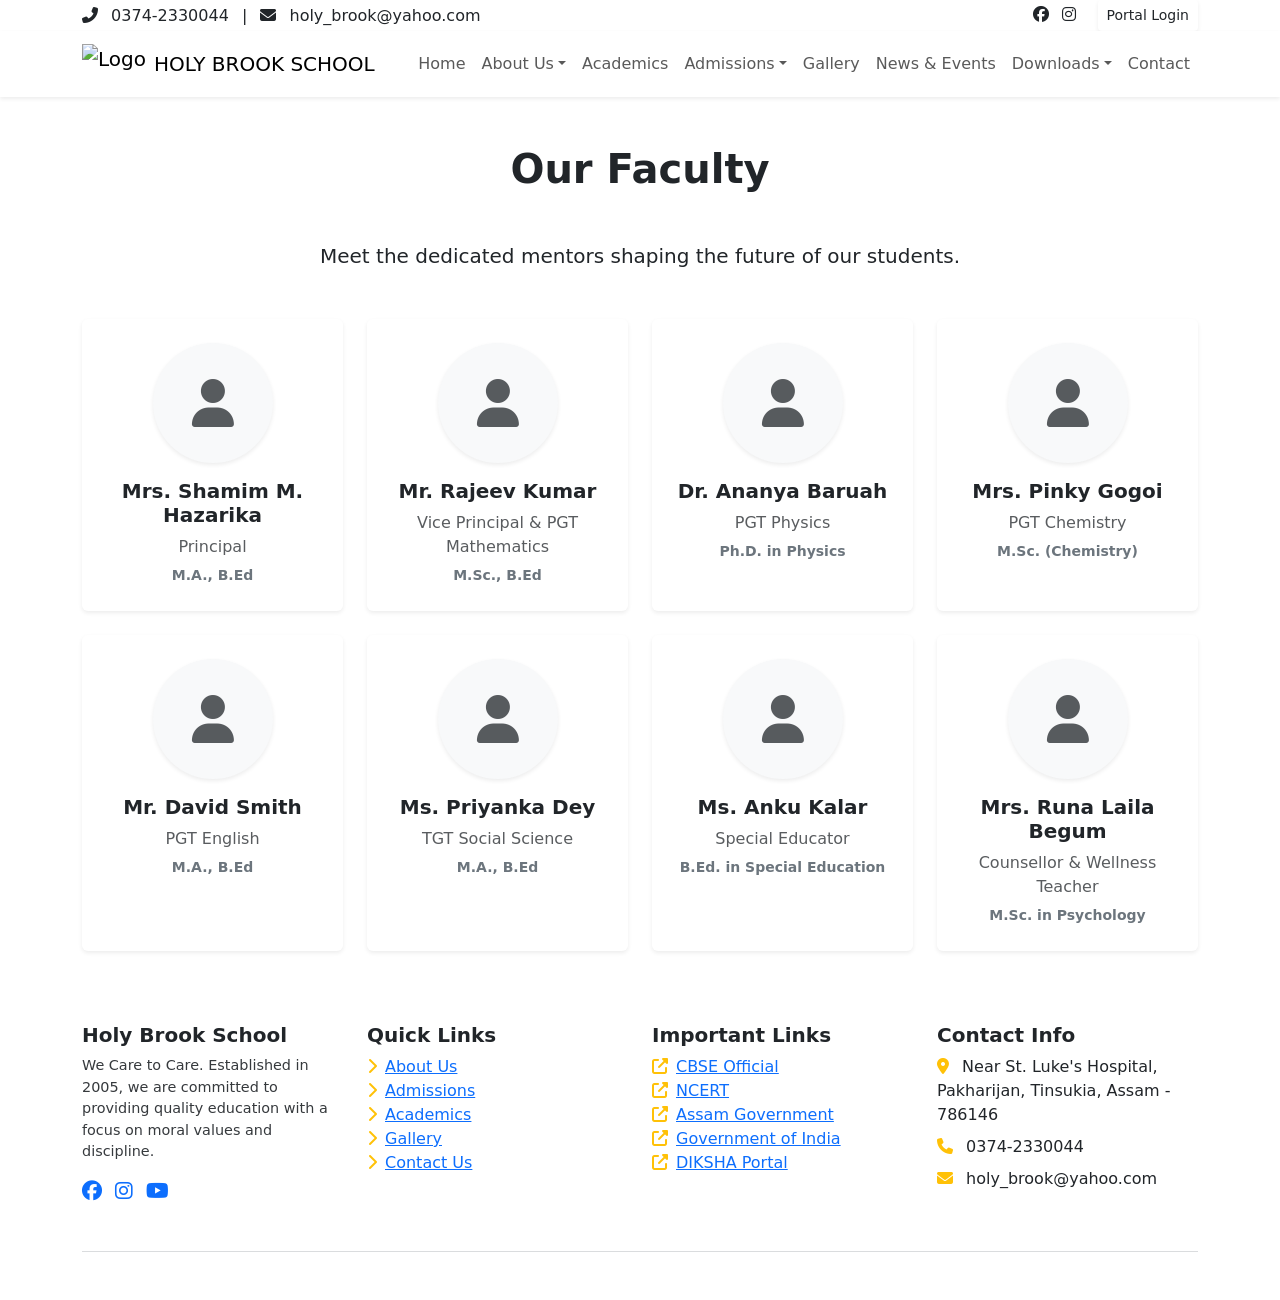
==== faculty.html @ 4dff1312 "Add files via upload" ====
<!DOCTYPE html>
<html lang="en">
<head>
    <meta charset="UTF-8">
    <meta name="viewport" content="width=device-width, initial-scale=1.0">
    <title>Holy Brook School - We Care to Care</title>
    <!-- Bootstrap 5 CSS -->
    <link href="https://cdn.jsdelivr.net/npm/bootstrap@5.3.0/dist/css/bootstrap.min.css" rel="stylesheet">
    <!-- FontAwesome -->
    <link rel="stylesheet" href="https://cdnjs.cloudflare.com/ajax/libs/font-awesome/6.4.0/css/all.min.css">
    <!-- Google Fonts -->
    <link href="https://fonts.googleapis.com/css2?family=Playfair+Display:wght@500;700&family=Poppins:wght@300;400;500;600&display=swap" rel="stylesheet">
    <!-- AOS Animation -->
    <link href="https://unpkg.com/aos@2.3.1/dist/aos.css" rel="stylesheet">
    
    <link rel="stylesheet" href="css/style.css">
    
</head>
<body>

    <!-- Top Bar -->
    <div class="top-bar">
        <div class="container d-flex justify-content-between align-items-center">
            <div>
                <i class="fas fa-phone-alt me-2 text-rust"></i> 0374-2330044
                <span class="mx-2">|</span>
                <i class="fas fa-envelope me-2 text-rust"></i> holy_brook@yahoo.com
            </div>
            <div>
                <a href="#" class="text-dark me-2"><i class="fab fa-facebook transition-all"></i></a>
                <a href="#" class="text-dark me-2"><i class="fab fa-instagram"></i></a>
                <a href="#" class="btn btn-sm btn-portal ms-2 shadow-sm">Portal Login</a>
            </div>
        </div>
    </div>

    <!-- Navbar -->
    <nav class="navbar navbar-expand-lg navbar-light bg-white sticky-top shadow-sm">
        <div class="container">
            <a class="navbar-brand d-flex align-items-center" href="index.html">
                <img src="images/logo1.png" alt="Logo" class="me-2" style="height: 40px; width: auto;">
                <span>HOLY BROOK SCHOOL</span>
            </a>
            <button class="navbar-toggler" type="button" data-bs-toggle="collapse" data-bs-target="#navbarNav">
                <span class="navbar-toggler-icon"></span>
            </button>
            <div class="collapse navbar-collapse" id="navbarNav">
                <ul class="navbar-nav ms-auto">
                    <li class="nav-item"><a class="nav-link" href="index.html">Home</a></li>
                    
                    <li class="nav-item dropdown dropdown-hover">
                        <a class="nav-link dropdown-toggle" href="#" id="aboutDropdown" role="button" data-bs-toggle="dropdown">About Us</a>
                        <ul class="dropdown-menu animate__animated animate__fadeIn">
                            <li><a class="dropdown-item" href="about.html">School Profile</a></li>
                            <li><a class="dropdown-item" href="faculty.html">Faculty</a></li>
                            <li><a class="dropdown-item" href="mandatory-disclosure.html">Mandatory Disclosure</a></li>
                        </ul>
                    </li>

                    <li class="nav-item"><a class="nav-link" href="academics.html">Academics</a></li>
                    
                    <li class="nav-item dropdown dropdown-hover">
                        <a class="nav-link dropdown-toggle" href="#" id="admissionDropdown" role="button" data-bs-toggle="dropdown">Admissions</a>
                        <ul class="dropdown-menu animate__animated animate__fadeIn">
                            <li><a class="dropdown-item" href="admissions.html">Admission Process</a></li>
                            <li><a class="dropdown-item" href="apply-admission.html">Apply Online</a></li>
                        </ul>
                    </li>

                    <li class="nav-item"><a class="nav-link" href="gallery.html">Gallery</a></li>
                    <li class="nav-item"><a class="nav-link" href="news.html">News & Events</a></li>
                    
                    <li class="nav-item dropdown dropdown-hover">
                        <a class="nav-link dropdown-toggle" href="#" id="downloadDropdown" role="button" data-bs-toggle="dropdown">Downloads</a>
                        <ul class="dropdown-menu animate__animated animate__fadeIn">
                            <li><a class="dropdown-item" href="downloads.html">Resources</a></li>
                            <li><a class="dropdown-item" href="apply-tc.html">Apply for TC</a></li>
                        </ul>
                    </li>

                    <li class="nav-item"><a class="nav-link" href="contact.html">Contact</a></li>
                </ul>
            </div>
        </div>
    </nav>

    <!-- Main Content -->
    <div class="container my-5">
    <h1 class="text-center text-school mb-5 fw-bold" data-aos="fade-down">Our Faculty</h1>
    <p class="text-center lead mb-5" data-aos="fade-up">Meet the dedicated mentors shaping the future of our students.</p>

    <div class="row">
        
            <div class="col-md-3 mb-4" data-aos="zoom-in" data-aos-delay="100">
                <div class="card h-100 border-0 shadow-sm text-center card-hover-effect">
                    <div class="card-body p-4">
                        <div class="rounded-circle mb-3 d-inline-flex align-items-center justify-content-center shadow-sm" style="width: 120px; height: 120px; background-color: #f8f9fa; border: 3px solid var(--accent-gold);">
                            <i class="fas fa-user fa-3x text-muted"></i>
                        </div>
                        <h5 class="card-title fw-bold text-school">Mrs. Shamim M. Hazarika</h5>
                        <p class="card-text text-muted mb-1">Principal</p>
                        <small class="text-secondary fw-bold">M.A., B.Ed</small>
                    </div>
                </div>
            </div>
            <div class="col-md-3 mb-4" data-aos="zoom-in" data-aos-delay="200">
                <div class="card h-100 border-0 shadow-sm text-center card-hover-effect">
                    <div class="card-body p-4">
                        <div class="rounded-circle mb-3 d-inline-flex align-items-center justify-content-center shadow-sm" style="width: 120px; height: 120px; background-color: #f8f9fa; border: 3px solid var(--accent-gold);">
                            <i class="fas fa-user fa-3x text-muted"></i>
                        </div>
                        <h5 class="card-title fw-bold text-school">Mr. Rajeev Kumar</h5>
                        <p class="card-text text-muted mb-1">Vice Principal & PGT Mathematics</p>
                        <small class="text-secondary fw-bold">M.Sc., B.Ed</small>
                    </div>
                </div>
            </div>
            <div class="col-md-3 mb-4" data-aos="zoom-in" data-aos-delay="300">
                <div class="card h-100 border-0 shadow-sm text-center card-hover-effect">
                    <div class="card-body p-4">
                        <div class="rounded-circle mb-3 d-inline-flex align-items-center justify-content-center shadow-sm" style="width: 120px; height: 120px; background-color: #f8f9fa; border: 3px solid var(--accent-gold);">
                            <i class="fas fa-user fa-3x text-muted"></i>
                        </div>
                        <h5 class="card-title fw-bold text-school">Dr. Ananya Baruah</h5>
                        <p class="card-text text-muted mb-1">PGT Physics</p>
                        <small class="text-secondary fw-bold">Ph.D. in Physics</small>
                    </div>
                </div>
            </div>
            <div class="col-md-3 mb-4" data-aos="zoom-in" data-aos-delay="400">
                <div class="card h-100 border-0 shadow-sm text-center card-hover-effect">
                    <div class="card-body p-4">
                        <div class="rounded-circle mb-3 d-inline-flex align-items-center justify-content-center shadow-sm" style="width: 120px; height: 120px; background-color: #f8f9fa; border: 3px solid var(--accent-gold);">
                            <i class="fas fa-user fa-3x text-muted"></i>
                        </div>
                        <h5 class="card-title fw-bold text-school">Mrs. Pinky Gogoi</h5>
                        <p class="card-text text-muted mb-1">PGT Chemistry</p>
                        <small class="text-secondary fw-bold">M.Sc. (Chemistry)</small>
                    </div>
                </div>
            </div>
            <div class="col-md-3 mb-4" data-aos="zoom-in" data-aos-delay="500">
                <div class="card h-100 border-0 shadow-sm text-center card-hover-effect">
                    <div class="card-body p-4">
                        <div class="rounded-circle mb-3 d-inline-flex align-items-center justify-content-center shadow-sm" style="width: 120px; height: 120px; background-color: #f8f9fa; border: 3px solid var(--accent-gold);">
                            <i class="fas fa-user fa-3x text-muted"></i>
                        </div>
                        <h5 class="card-title fw-bold text-school">Mr. David Smith</h5>
                        <p class="card-text text-muted mb-1">PGT English</p>
                        <small class="text-secondary fw-bold">M.A., B.Ed</small>
                    </div>
                </div>
            </div>
            <div class="col-md-3 mb-4" data-aos="zoom-in" data-aos-delay="600">
                <div class="card h-100 border-0 shadow-sm text-center card-hover-effect">
                    <div class="card-body p-4">
                        <div class="rounded-circle mb-3 d-inline-flex align-items-center justify-content-center shadow-sm" style="width: 120px; height: 120px; background-color: #f8f9fa; border: 3px solid var(--accent-gold);">
                            <i class="fas fa-user fa-3x text-muted"></i>
                        </div>
                        <h5 class="card-title fw-bold text-school">Ms. Priyanka Dey</h5>
                        <p class="card-text text-muted mb-1">TGT Social Science</p>
                        <small class="text-secondary fw-bold">M.A., B.Ed</small>
                    </div>
                </div>
            </div>
            <div class="col-md-3 mb-4" data-aos="zoom-in" data-aos-delay="700">
                <div class="card h-100 border-0 shadow-sm text-center card-hover-effect">
                    <div class="card-body p-4">
                        <div class="rounded-circle mb-3 d-inline-flex align-items-center justify-content-center shadow-sm" style="width: 120px; height: 120px; background-color: #f8f9fa; border: 3px solid var(--accent-gold);">
                            <i class="fas fa-user fa-3x text-muted"></i>
                        </div>
                        <h5 class="card-title fw-bold text-school">Ms. Anku Kalar</h5>
                        <p class="card-text text-muted mb-1">Special Educator</p>
                        <small class="text-secondary fw-bold">B.Ed. in Special Education</small>
                    </div>
                </div>
            </div>
            <div class="col-md-3 mb-4" data-aos="zoom-in" data-aos-delay="800">
                <div class="card h-100 border-0 shadow-sm text-center card-hover-effect">
                    <div class="card-body p-4">
                        <div class="rounded-circle mb-3 d-inline-flex align-items-center justify-content-center shadow-sm" style="width: 120px; height: 120px; background-color: #f8f9fa; border: 3px solid var(--accent-gold);">
                            <i class="fas fa-user fa-3x text-muted"></i>
                        </div>
                        <h5 class="card-title fw-bold text-school">Mrs. Runa Laila Begum</h5>
                        <p class="card-text text-muted mb-1">Counsellor & Wellness Teacher</p>
                        <small class="text-secondary fw-bold">M.Sc. in Psychology</small>
                    </div>
                </div>
            </div>
        </div>
    </div>
</div>

<style>
    .card-hover-effect {
        transition: transform 0.3s ease, box-shadow 0.3s ease;
    }
    .card-hover-effect:hover {
        transform: translateY(-5px);
        box-shadow: 0 10px 20px rgba(0,0,0,0.1) !important;
    }
</style>

    <!-- Footer -->
    <footer>
        <div class="container">
            <div class="row">
                <div class="col-md-3 mb-4">
                    <h5 class="fw-bold">Holy Brook School</h5>
                    <p style="font-size: 0.9em; opacity: 0.9;">We Care to Care. Established in 2005, we are committed to providing quality education with a focus on moral values and discipline.</p>
                    <div class="mt-3">
                        <a href="#" class="me-2"><i class="fab fa-facebook fa-lg"></i></a>
                        <a href="#" class="me-2"><i class="fab fa-instagram fa-lg"></i></a>
                        <a href="#" class="me-2"><i class="fab fa-youtube fa-lg"></i></a>
                    </div>
                </div>
                <div class="col-md-3 mb-4">
                    <h5 class="fw-bold">Quick Links</h5>
                    <ul class="list-unstyled">
                        <li><a href="about.html"><i class="fas fa-chevron-right me-2 text-warning"></i>About Us</a></li>
                        <li><a href="admissions.html"><i class="fas fa-chevron-right me-2 text-warning"></i>Admissions</a></li>
                        <li><a href="academics.html"><i class="fas fa-chevron-right me-2 text-warning"></i>Academics</a></li>
                        <li><a href="gallery.html"><i class="fas fa-chevron-right me-2 text-warning"></i>Gallery</a></li>
                        <li><a href="contact.html"><i class="fas fa-chevron-right me-2 text-warning"></i>Contact Us</a></li>
                    </ul>
                </div>
                <div class="col-md-3 mb-4">
                    <h5 class="fw-bold">Important Links</h5>
                    <ul class="list-unstyled">
                        <li><a href="https://www.cbse.gov.in/" target="_blank"><i class="fas fa-external-link-alt me-2 text-warning"></i>CBSE Official</a></li>
                        <li><a href="https://ncert.nic.in/" target="_blank"><i class="fas fa-external-link-alt me-2 text-warning"></i>NCERT</a></li>
                        <li><a href="https://assam.gov.in/" target="_blank"><i class="fas fa-external-link-alt me-2 text-warning"></i>Assam Government</a></li>
                        <li><a href="https://www.india.gov.in/" target="_blank"><i class="fas fa-external-link-alt me-2 text-warning"></i>Government of India</a></li>
                        <li><a href="https://diksha.gov.in/" target="_blank"><i class="fas fa-external-link-alt me-2 text-warning"></i>DIKSHA Portal</a></li>
                    </ul>
                </div>
                <div class="col-md-3 mb-4">
                    <h5 class="fw-bold">Contact Info</h5>
                    <p class="mb-2"><i class="fas fa-map-marker-alt me-2 text-warning"></i> Near St. Luke's Hospital, Pakharijan, Tinsukia, Assam - 786146</p>
                    <p class="mb-2"><i class="fas fa-phone me-2 text-warning"></i> 0374-2330044</p>
                    <p class="mb-2"><i class="fas fa-envelope me-2 text-warning"></i> holy_brook@yahoo.com</p>
                </div>
            </div>
            <hr class="border-secondary my-4">
            <div class="text-center">
                <p class="mb-0 text-white-50">&copy; 2026 Holy Brook School. All Rights Reserved.</p>
            </div>
        </div>
    </footer>

    <!-- Bootstrap 5 JS -->
    <script src="https://cdn.jsdelivr.net/npm/bootstrap@5.3.0/dist/js/bootstrap.bundle.min.js"></script>
    <!-- AOS Animation JS -->
    <script src="https://unpkg.com/aos@2.3.1/dist/aos.js"></script>
    <script>
        AOS.init({
            duration: 1000,
            once: true,
            offset: 100
        });
    </script>
    
</body>
</html>
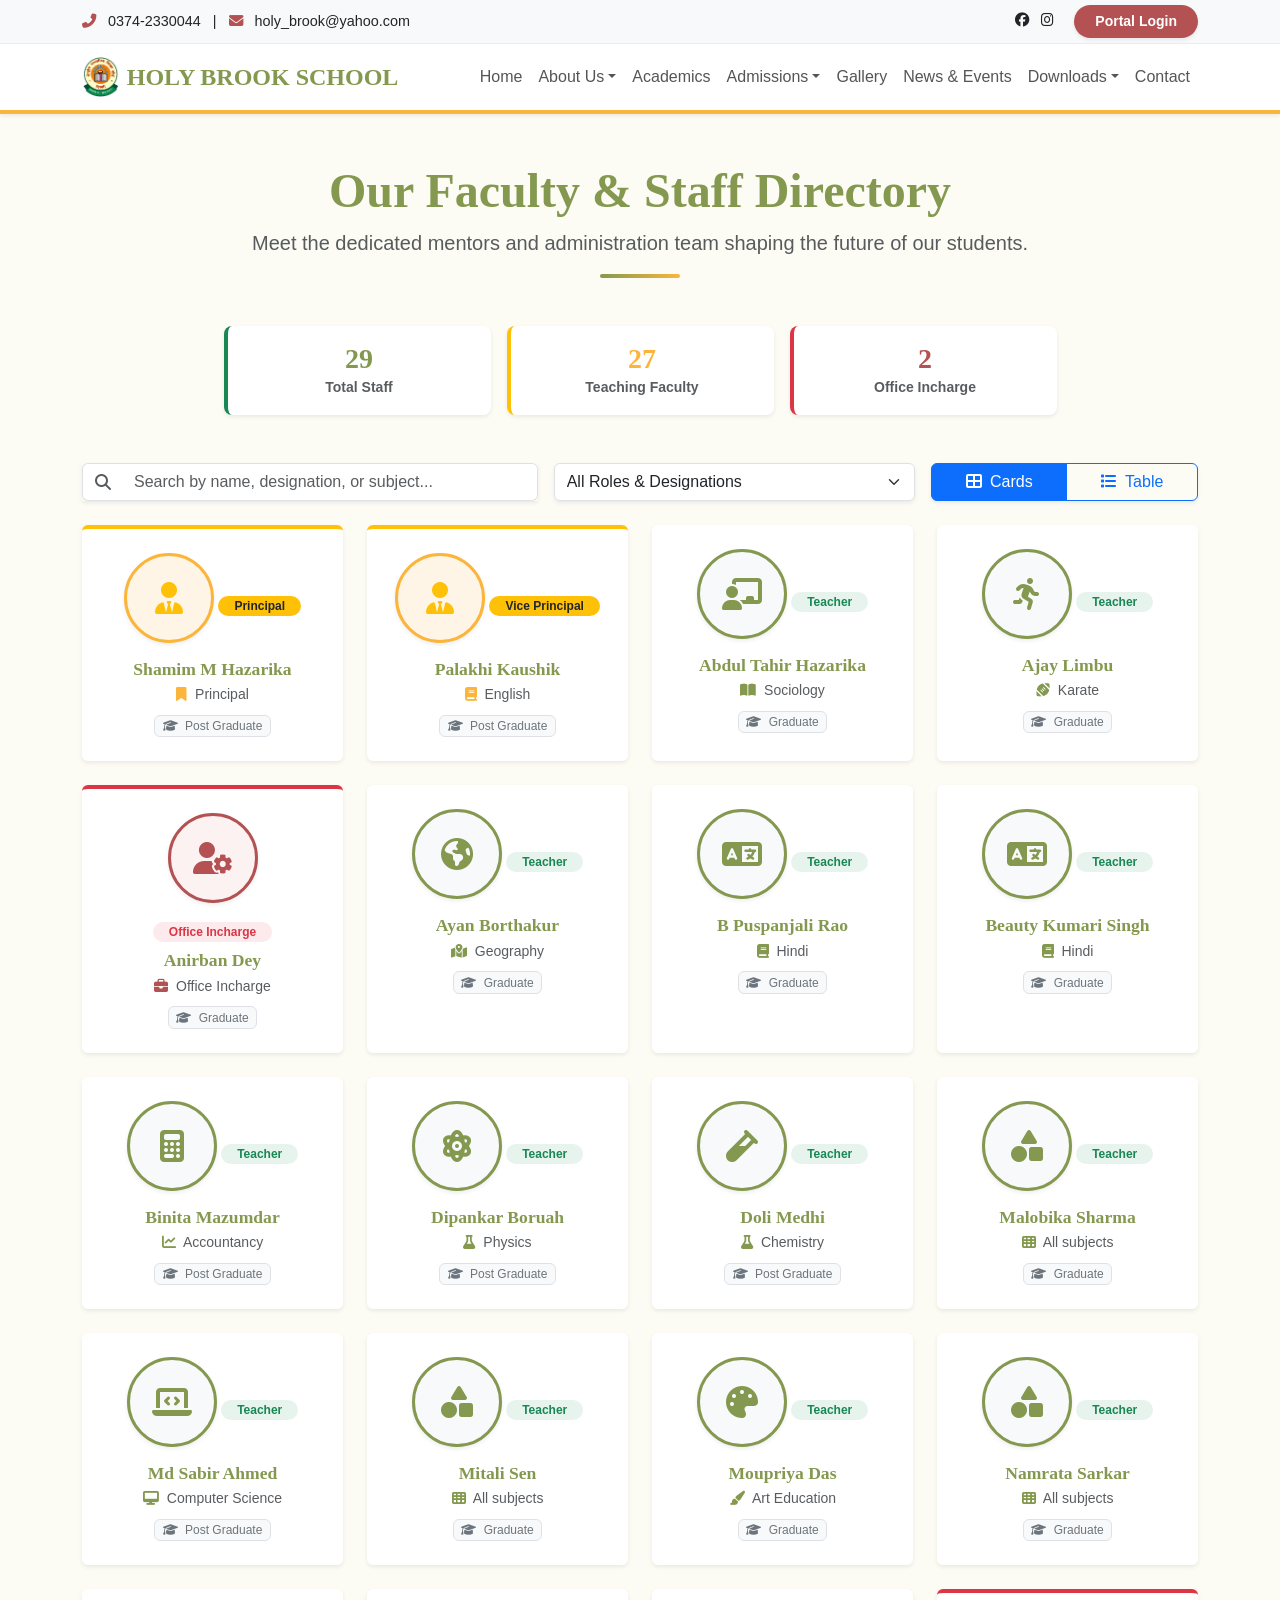
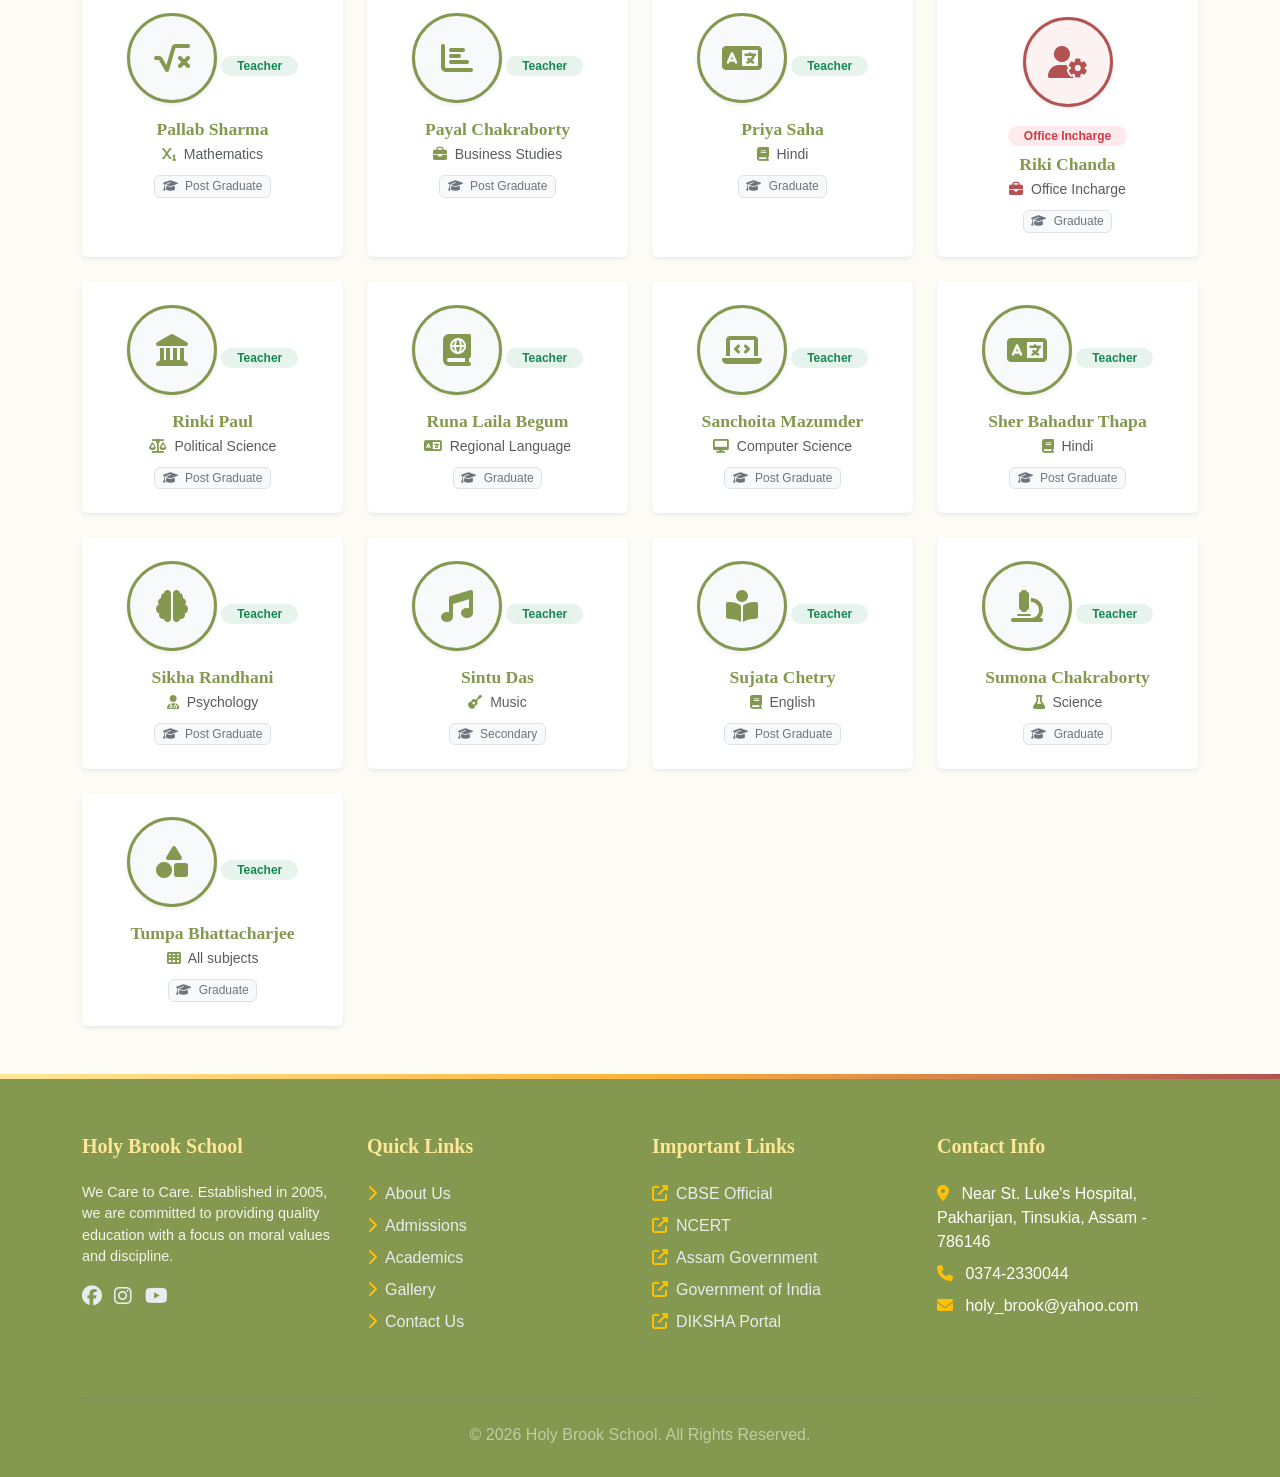
==== commit adb10ac7: "Add files via upload" ====
--- a/faculty.html
+++ b/faculty.html
@@ -86,107 +86,721 @@
 
     <!-- Main Content -->
     <div class="container my-5">
-    <h1 class="text-center text-school mb-5 fw-bold" data-aos="fade-down">Our Faculty</h1>
-    <p class="text-center lead mb-5" data-aos="fade-up">Meet the dedicated mentors shaping the future of our students.</p>
-
-    <div class="row">
-        
-            <div class="col-md-3 mb-4" data-aos="zoom-in" data-aos-delay="100">
-                <div class="card h-100 border-0 shadow-sm text-center card-hover-effect">
-                    <div class="card-body p-4">
-                        <div class="rounded-circle mb-3 d-inline-flex align-items-center justify-content-center shadow-sm" style="width: 120px; height: 120px; background-color: #f8f9fa; border: 3px solid var(--accent-gold);">
-                            <i class="fas fa-user fa-3x text-muted"></i>
-                        </div>
-                        <h5 class="card-title fw-bold text-school">Mrs. Shamim M. Hazarika</h5>
-                        <p class="card-text text-muted mb-1">Principal</p>
-                        <small class="text-secondary fw-bold">M.A., B.Ed</small>
-                    </div>
-                </div>
-            </div>
-            <div class="col-md-3 mb-4" data-aos="zoom-in" data-aos-delay="200">
-                <div class="card h-100 border-0 shadow-sm text-center card-hover-effect">
-                    <div class="card-body p-4">
-                        <div class="rounded-circle mb-3 d-inline-flex align-items-center justify-content-center shadow-sm" style="width: 120px; height: 120px; background-color: #f8f9fa; border: 3px solid var(--accent-gold);">
-                            <i class="fas fa-user fa-3x text-muted"></i>
-                        </div>
-                        <h5 class="card-title fw-bold text-school">Mr. Rajeev Kumar</h5>
-                        <p class="card-text text-muted mb-1">Vice Principal & PGT Mathematics</p>
-                        <small class="text-secondary fw-bold">M.Sc., B.Ed</small>
-                    </div>
-                </div>
-            </div>
-            <div class="col-md-3 mb-4" data-aos="zoom-in" data-aos-delay="300">
-                <div class="card h-100 border-0 shadow-sm text-center card-hover-effect">
-                    <div class="card-body p-4">
-                        <div class="rounded-circle mb-3 d-inline-flex align-items-center justify-content-center shadow-sm" style="width: 120px; height: 120px; background-color: #f8f9fa; border: 3px solid var(--accent-gold);">
-                            <i class="fas fa-user fa-3x text-muted"></i>
-                        </div>
-                        <h5 class="card-title fw-bold text-school">Dr. Ananya Baruah</h5>
-                        <p class="card-text text-muted mb-1">PGT Physics</p>
-                        <small class="text-secondary fw-bold">Ph.D. in Physics</small>
-                    </div>
-                </div>
-            </div>
-            <div class="col-md-3 mb-4" data-aos="zoom-in" data-aos-delay="400">
-                <div class="card h-100 border-0 shadow-sm text-center card-hover-effect">
-                    <div class="card-body p-4">
-                        <div class="rounded-circle mb-3 d-inline-flex align-items-center justify-content-center shadow-sm" style="width: 120px; height: 120px; background-color: #f8f9fa; border: 3px solid var(--accent-gold);">
-                            <i class="fas fa-user fa-3x text-muted"></i>
-                        </div>
-                        <h5 class="card-title fw-bold text-school">Mrs. Pinky Gogoi</h5>
-                        <p class="card-text text-muted mb-1">PGT Chemistry</p>
-                        <small class="text-secondary fw-bold">M.Sc. (Chemistry)</small>
-                    </div>
-                </div>
-            </div>
-            <div class="col-md-3 mb-4" data-aos="zoom-in" data-aos-delay="500">
-                <div class="card h-100 border-0 shadow-sm text-center card-hover-effect">
-                    <div class="card-body p-4">
-                        <div class="rounded-circle mb-3 d-inline-flex align-items-center justify-content-center shadow-sm" style="width: 120px; height: 120px; background-color: #f8f9fa; border: 3px solid var(--accent-gold);">
-                            <i class="fas fa-user fa-3x text-muted"></i>
-                        </div>
-                        <h5 class="card-title fw-bold text-school">Mr. David Smith</h5>
-                        <p class="card-text text-muted mb-1">PGT English</p>
-                        <small class="text-secondary fw-bold">M.A., B.Ed</small>
-                    </div>
-                </div>
-            </div>
-            <div class="col-md-3 mb-4" data-aos="zoom-in" data-aos-delay="600">
-                <div class="card h-100 border-0 shadow-sm text-center card-hover-effect">
-                    <div class="card-body p-4">
-                        <div class="rounded-circle mb-3 d-inline-flex align-items-center justify-content-center shadow-sm" style="width: 120px; height: 120px; background-color: #f8f9fa; border: 3px solid var(--accent-gold);">
-                            <i class="fas fa-user fa-3x text-muted"></i>
-                        </div>
-                        <h5 class="card-title fw-bold text-school">Ms. Priyanka Dey</h5>
-                        <p class="card-text text-muted mb-1">TGT Social Science</p>
-                        <small class="text-secondary fw-bold">M.A., B.Ed</small>
-                    </div>
-                </div>
-            </div>
-            <div class="col-md-3 mb-4" data-aos="zoom-in" data-aos-delay="700">
-                <div class="card h-100 border-0 shadow-sm text-center card-hover-effect">
-                    <div class="card-body p-4">
-                        <div class="rounded-circle mb-3 d-inline-flex align-items-center justify-content-center shadow-sm" style="width: 120px; height: 120px; background-color: #f8f9fa; border: 3px solid var(--accent-gold);">
-                            <i class="fas fa-user fa-3x text-muted"></i>
-                        </div>
-                        <h5 class="card-title fw-bold text-school">Ms. Anku Kalar</h5>
-                        <p class="card-text text-muted mb-1">Special Educator</p>
-                        <small class="text-secondary fw-bold">B.Ed. in Special Education</small>
-                    </div>
-                </div>
-            </div>
-            <div class="col-md-3 mb-4" data-aos="zoom-in" data-aos-delay="800">
-                <div class="card h-100 border-0 shadow-sm text-center card-hover-effect">
-                    <div class="card-body p-4">
-                        <div class="rounded-circle mb-3 d-inline-flex align-items-center justify-content-center shadow-sm" style="width: 120px; height: 120px; background-color: #f8f9fa; border: 3px solid var(--accent-gold);">
-                            <i class="fas fa-user fa-3x text-muted"></i>
-                        </div>
-                        <h5 class="card-title fw-bold text-school">Mrs. Runa Laila Begum</h5>
-                        <p class="card-text text-muted mb-1">Counsellor & Wellness Teacher</p>
-                        <small class="text-secondary fw-bold">M.Sc. in Psychology</small>
-                    </div>
-                </div>
-            </div>
+        <div class="text-center mb-5" data-aos="fade-down">
+            <h1 class="text-school fw-bold display-5 mb-2">Our Faculty & Staff Directory</h1>
+            <p class="lead text-muted">Meet the dedicated mentors and administration team shaping the future of our students.</p>
+            <div class="mx-auto" style="width: 80px; height: 4px; background: linear-gradient(to right, var(--primary-sage), var(--accent-gold)); border-radius: 2px;"></div>
+        </div>
+
+        <!-- Quick Stats -->
+        <div class="row g-3 mb-5 justify-content-center" data-aos="fade-up">
+            <div class="col-6 col-md-3">
+                <div class="p-3 bg-white rounded-3 shadow-sm border-start border-4 border-success text-center">
+                    <h3 class="fw-bold text-school mb-0">29</h3>
+                    <small class="text-muted fw-semibold">Total Staff</small>
+                </div>
+            </div>
+            <div class="col-6 col-md-3">
+                <div class="p-3 bg-white rounded-3 shadow-sm border-start border-4 border-warning text-center">
+                    <h3 class="fw-bold text-gold mb-0">27</h3>
+                    <small class="text-muted fw-semibold">Teaching Faculty</small>
+                </div>
+            </div>
+            <div class="col-6 col-md-3">
+                <div class="p-3 bg-white rounded-3 shadow-sm border-start border-4 border-danger text-center">
+                    <h3 class="fw-bold text-rust mb-0">2</h3>
+                    <small class="text-muted fw-semibold">Office Incharge</small>
+                </div>
+            </div>
+        </div>
+
+        <!-- Filter & View Controls -->
+        <div class="row mb-4 align-items-center g-3" data-aos="fade-up">
+            <div class="col-md-5">
+                <div class="input-group shadow-sm">
+                    <span class="input-group-text bg-white border-end-0"><i class="fas fa-search text-muted"></i></span>
+                    <input type="text" id="facultySearch" class="form-control border-start-0" placeholder="Search by name, designation, or subject...">
+                </div>
+            </div>
+            <div class="col-md-4">
+                <select id="roleFilter" class="form-select shadow-sm">
+                    <option value="all">All Roles & Designations</option>
+                    <option value="Principal">Principal & Vice Principal</option>
+                    <option value="Teacher">Teaching Staff</option>
+                    <option value="Office Incharge">Office Staff</option>
+                </select>
+            </div>
+            <div class="col-md-3 text-md-end">
+                <div class="btn-group shadow-sm w-100 w-md-auto" role="group">
+                    <button type="button" class="btn btn-outline-primary active" id="btnGridView"><i class="fas fa-th-large me-1"></i> Cards</button>
+                    <button type="button" class="btn btn-outline-primary" id="btnTableView"><i class="fas fa-list me-1"></i> Table</button>
+                </div>
+            </div>
+        </div>
+
+        <!-- Grid View -->
+        <div id="gridView" class="row g-4">
+            <!-- 1. Shamim M Hazarika -->
+            <div class="col-lg-3 col-md-4 col-sm-6 faculty-card-item" data-name="shamim m hazarika" data-role="Principal" data-subject="principal" data-aos="zoom-in">
+                <div class="card h-100 border-0 shadow-sm text-center card-hover-effect border-top border-4 border-warning">
+                    <div class="card-body p-4">
+                        <div class="rounded-circle mb-3 d-inline-flex align-items-center justify-content-center shadow-sm" style="width: 90px; height: 90px; background: #fff5e6; border: 3px solid var(--accent-gold);">
+                            <i class="fas fa-user-tie fa-2x text-warning"></i>
+                        </div>
+                        <span class="badge bg-warning text-dark mb-2 px-3 py-1 rounded-pill">Principal</span>
+                        <h5 class="card-title fw-bold text-school mb-1" style="font-size: 1.1rem;">Shamim M Hazarika</h5>
+                        <p class="card-text text-muted small mb-2"><i class="fas fa-bookmark me-1 text-gold"></i> Principal</p>
+                        <span class="badge bg-light text-secondary border fw-normal"><i class="fas fa-graduation-cap me-1"></i> Post Graduate</span>
+                    </div>
+                </div>
+            </div>
+
+            <!-- 2. Palakhi Kaushik -->
+            <div class="col-lg-3 col-md-4 col-sm-6 faculty-card-item" data-name="palakhi kaushik" data-role="Principal" data-subject="english" data-aos="zoom-in">
+                <div class="card h-100 border-0 shadow-sm text-center card-hover-effect border-top border-4 border-warning">
+                    <div class="card-body p-4">
+                        <div class="rounded-circle mb-3 d-inline-flex align-items-center justify-content-center shadow-sm" style="width: 90px; height: 90px; background: #fff5e6; border: 3px solid var(--accent-gold);">
+                            <i class="fas fa-user-tie fa-2x text-warning"></i>
+                        </div>
+                        <span class="badge bg-warning text-dark mb-2 px-3 py-1 rounded-pill">Vice Principal</span>
+                        <h5 class="card-title fw-bold text-school mb-1" style="font-size: 1.1rem;">Palakhi Kaushik</h5>
+                        <p class="card-text text-muted small mb-2"><i class="fas fa-book me-1 text-gold"></i> English</p>
+                        <span class="badge bg-light text-secondary border fw-normal"><i class="fas fa-graduation-cap me-1"></i> Post Graduate</span>
+                    </div>
+                </div>
+            </div>
+
+            <!-- 3. Abdul Tahir Hazarika -->
+            <div class="col-lg-3 col-md-4 col-sm-6 faculty-card-item" data-name="abdul tahir hazarika" data-role="Teacher" data-subject="sociology" data-aos="zoom-in">
+                <div class="card h-100 border-0 shadow-sm text-center card-hover-effect">
+                    <div class="card-body p-4">
+                        <div class="rounded-circle mb-3 d-inline-flex align-items-center justify-content-center shadow-sm" style="width: 90px; height: 90px; background-color: #f8f9fa; border: 3px solid var(--primary-sage);">
+                            <i class="fas fa-chalkboard-teacher fa-2x text-school"></i>
+                        </div>
+                        <span class="badge bg-success bg-opacity-10 text-success mb-2 px-3 py-1 rounded-pill">Teacher</span>
+                        <h5 class="card-title fw-bold text-school mb-1" style="font-size: 1.1rem;">Abdul Tahir Hazarika</h5>
+                        <p class="card-text text-muted small mb-2"><i class="fas fa-book-open me-1 text-school"></i> Sociology</p>
+                        <span class="badge bg-light text-secondary border fw-normal"><i class="fas fa-graduation-cap me-1"></i> Graduate</span>
+                    </div>
+                </div>
+            </div>
+
+            <!-- 4. Ajay Limbu -->
+            <div class="col-lg-3 col-md-4 col-sm-6 faculty-card-item" data-name="ajay limbu" data-role="Teacher" data-subject="karate" data-aos="zoom-in">
+                <div class="card h-100 border-0 shadow-sm text-center card-hover-effect">
+                    <div class="card-body p-4">
+                        <div class="rounded-circle mb-3 d-inline-flex align-items-center justify-content-center shadow-sm" style="width: 90px; height: 90px; background-color: #f8f9fa; border: 3px solid var(--primary-sage);">
+                            <i class="fas fa-running fa-2x text-school"></i>
+                        </div>
+                        <span class="badge bg-success bg-opacity-10 text-success mb-2 px-3 py-1 rounded-pill">Teacher</span>
+                        <h5 class="card-title fw-bold text-school mb-1" style="font-size: 1.1rem;">Ajay Limbu</h5>
+                        <p class="card-text text-muted small mb-2"><i class="fas fa-football-ball me-1 text-school"></i> Karate</p>
+                        <span class="badge bg-light text-secondary border fw-normal"><i class="fas fa-graduation-cap me-1"></i> Graduate</span>
+                    </div>
+                </div>
+            </div>
+
+            <!-- 5. Anirban Dey -->
+            <div class="col-lg-3 col-md-4 col-sm-6 faculty-card-item" data-name="anirban dey" data-role="Office Incharge" data-subject="office incharge" data-aos="zoom-in">
+                <div class="card h-100 border-0 shadow-sm text-center card-hover-effect border-top border-4 border-danger">
+                    <div class="card-body p-4">
+                        <div class="rounded-circle mb-3 d-inline-flex align-items-center justify-content-center shadow-sm" style="width: 90px; height: 90px; background-color: #fdf2f2; border: 3px solid var(--highlight-rust);">
+                            <i class="fas fa-user-cog fa-2x text-rust"></i>
+                        </div>
+                        <span class="badge bg-danger bg-opacity-10 text-danger mb-2 px-3 py-1 rounded-pill">Office Incharge</span>
+                        <h5 class="card-title fw-bold text-school mb-1" style="font-size: 1.1rem;">Anirban Dey</h5>
+                        <p class="card-text text-muted small mb-2"><i class="fas fa-briefcase me-1 text-rust"></i> Office Incharge</p>
+                        <span class="badge bg-light text-secondary border fw-normal"><i class="fas fa-graduation-cap me-1"></i> Graduate</span>
+                    </div>
+                </div>
+            </div>
+
+            <!-- 6. Ayan Borthakur -->
+            <div class="col-lg-3 col-md-4 col-sm-6 faculty-card-item" data-name="ayan borthakur" data-role="Teacher" data-subject="geography" data-aos="zoom-in">
+                <div class="card h-100 border-0 shadow-sm text-center card-hover-effect">
+                    <div class="card-body p-4">
+                        <div class="rounded-circle mb-3 d-inline-flex align-items-center justify-content-center shadow-sm" style="width: 90px; height: 90px; background-color: #f8f9fa; border: 3px solid var(--primary-sage);">
+                            <i class="fas fa-globe-americas fa-2x text-school"></i>
+                        </div>
+                        <span class="badge bg-success bg-opacity-10 text-success mb-2 px-3 py-1 rounded-pill">Teacher</span>
+                        <h5 class="card-title fw-bold text-school mb-1" style="font-size: 1.1rem;">Ayan Borthakur</h5>
+                        <p class="card-text text-muted small mb-2"><i class="fas fa-map-marked-alt me-1 text-school"></i> Geography</p>
+                        <span class="badge bg-light text-secondary border fw-normal"><i class="fas fa-graduation-cap me-1"></i> Graduate</span>
+                    </div>
+                </div>
+            </div>
+
+            <!-- 7. B Puspanjali Rao -->
+            <div class="col-lg-3 col-md-4 col-sm-6 faculty-card-item" data-name="b puspanjali rao" data-role="Teacher" data-subject="hindi" data-aos="zoom-in">
+                <div class="card h-100 border-0 shadow-sm text-center card-hover-effect">
+                    <div class="card-body p-4">
+                        <div class="rounded-circle mb-3 d-inline-flex align-items-center justify-content-center shadow-sm" style="width: 90px; height: 90px; background-color: #f8f9fa; border: 3px solid var(--primary-sage);">
+                            <i class="fas fa-language fa-2x text-school"></i>
+                        </div>
+                        <span class="badge bg-success bg-opacity-10 text-success mb-2 px-3 py-1 rounded-pill">Teacher</span>
+                        <h5 class="card-title fw-bold text-school mb-1" style="font-size: 1.1rem;">B Puspanjali Rao</h5>
+                        <p class="card-text text-muted small mb-2"><i class="fas fa-book me-1 text-school"></i> Hindi</p>
+                        <span class="badge bg-light text-secondary border fw-normal"><i class="fas fa-graduation-cap me-1"></i> Graduate</span>
+                    </div>
+                </div>
+            </div>
+
+            <!-- 8. Beauty Kumari Singh -->
+            <div class="col-lg-3 col-md-4 col-sm-6 faculty-card-item" data-name="beauty kumari singh" data-role="Teacher" data-subject="hindi" data-aos="zoom-in">
+                <div class="card h-100 border-0 shadow-sm text-center card-hover-effect">
+                    <div class="card-body p-4">
+                        <div class="rounded-circle mb-3 d-inline-flex align-items-center justify-content-center shadow-sm" style="width: 90px; height: 90px; background-color: #f8f9fa; border: 3px solid var(--primary-sage);">
+                            <i class="fas fa-language fa-2x text-school"></i>
+                        </div>
+                        <span class="badge bg-success bg-opacity-10 text-success mb-2 px-3 py-1 rounded-pill">Teacher</span>
+                        <h5 class="card-title fw-bold text-school mb-1" style="font-size: 1.1rem;">Beauty Kumari Singh</h5>
+                        <p class="card-text text-muted small mb-2"><i class="fas fa-book me-1 text-school"></i> Hindi</p>
+                        <span class="badge bg-light text-secondary border fw-normal"><i class="fas fa-graduation-cap me-1"></i> Graduate</span>
+                    </div>
+                </div>
+            </div>
+
+            <!-- 9. Binita Mazumdar -->
+            <div class="col-lg-3 col-md-4 col-sm-6 faculty-card-item" data-name="binita mazumdar" data-role="Teacher" data-subject="accountancy" data-aos="zoom-in">
+                <div class="card h-100 border-0 shadow-sm text-center card-hover-effect">
+                    <div class="card-body p-4">
+                        <div class="rounded-circle mb-3 d-inline-flex align-items-center justify-content-center shadow-sm" style="width: 90px; height: 90px; background-color: #f8f9fa; border: 3px solid var(--primary-sage);">
+                            <i class="fas fa-calculator fa-2x text-school"></i>
+                        </div>
+                        <span class="badge bg-success bg-opacity-10 text-success mb-2 px-3 py-1 rounded-pill">Teacher</span>
+                        <h5 class="card-title fw-bold text-school mb-1" style="font-size: 1.1rem;">Binita Mazumdar</h5>
+                        <p class="card-text text-muted small mb-2"><i class="fas fa-chart-line me-1 text-school"></i> Accountancy</p>
+                        <span class="badge bg-light text-secondary border fw-normal"><i class="fas fa-graduation-cap me-1"></i> Post Graduate</span>
+                    </div>
+                </div>
+            </div>
+
+            <!-- 10. Dipankar Boruah -->
+            <div class="col-lg-3 col-md-4 col-sm-6 faculty-card-item" data-name="dipankar boruah" data-role="Teacher" data-subject="physics" data-aos="zoom-in">
+                <div class="card h-100 border-0 shadow-sm text-center card-hover-effect">
+                    <div class="card-body p-4">
+                        <div class="rounded-circle mb-3 d-inline-flex align-items-center justify-content-center shadow-sm" style="width: 90px; height: 90px; background-color: #f8f9fa; border: 3px solid var(--primary-sage);">
+                            <i class="fas fa-atom fa-2x text-school"></i>
+                        </div>
+                        <span class="badge bg-success bg-opacity-10 text-success mb-2 px-3 py-1 rounded-pill">Teacher</span>
+                        <h5 class="card-title fw-bold text-school mb-1" style="font-size: 1.1rem;">Dipankar Boruah</h5>
+                        <p class="card-text text-muted small mb-2"><i class="fas fa-flask me-1 text-school"></i> Physics</p>
+                        <span class="badge bg-light text-secondary border fw-normal"><i class="fas fa-graduation-cap me-1"></i> Post Graduate</span>
+                    </div>
+                </div>
+            </div>
+
+            <!-- 11. Doli Medhi -->
+            <div class="col-lg-3 col-md-4 col-sm-6 faculty-card-item" data-name="doli medhi" data-role="Teacher" data-subject="chemistry" data-aos="zoom-in">
+                <div class="card h-100 border-0 shadow-sm text-center card-hover-effect">
+                    <div class="card-body p-4">
+                        <div class="rounded-circle mb-3 d-inline-flex align-items-center justify-content-center shadow-sm" style="width: 90px; height: 90px; background-color: #f8f9fa; border: 3px solid var(--primary-sage);">
+                            <i class="fas fa-vial fa-2x text-school"></i>
+                        </div>
+                        <span class="badge bg-success bg-opacity-10 text-success mb-2 px-3 py-1 rounded-pill">Teacher</span>
+                        <h5 class="card-title fw-bold text-school mb-1" style="font-size: 1.1rem;">Doli Medhi</h5>
+                        <p class="card-text text-muted small mb-2"><i class="fas fa-flask me-1 text-school"></i> Chemistry</p>
+                        <span class="badge bg-light text-secondary border fw-normal"><i class="fas fa-graduation-cap me-1"></i> Post Graduate</span>
+                    </div>
+                </div>
+            </div>
+
+            <!-- 12. Malobika Sharma -->
+            <div class="col-lg-3 col-md-4 col-sm-6 faculty-card-item" data-name="malobika sharma" data-role="Teacher" data-subject="all subjects" data-aos="zoom-in">
+                <div class="card h-100 border-0 shadow-sm text-center card-hover-effect">
+                    <div class="card-body p-4">
+                        <div class="rounded-circle mb-3 d-inline-flex align-items-center justify-content-center shadow-sm" style="width: 90px; height: 90px; background-color: #f8f9fa; border: 3px solid var(--primary-sage);">
+                            <i class="fas fa-shapes fa-2x text-school"></i>
+                        </div>
+                        <span class="badge bg-success bg-opacity-10 text-success mb-2 px-3 py-1 rounded-pill">Teacher</span>
+                        <h5 class="card-title fw-bold text-school mb-1" style="font-size: 1.1rem;">Malobika Sharma</h5>
+                        <p class="card-text text-muted small mb-2"><i class="fas fa-th me-1 text-school"></i> All subjects</p>
+                        <span class="badge bg-light text-secondary border fw-normal"><i class="fas fa-graduation-cap me-1"></i> Graduate</span>
+                    </div>
+                </div>
+            </div>
+
+            <!-- 13. Md Sabir Ahmed -->
+            <div class="col-lg-3 col-md-4 col-sm-6 faculty-card-item" data-name="md sabir ahmed" data-role="Teacher" data-subject="computer science" data-aos="zoom-in">
+                <div class="card h-100 border-0 shadow-sm text-center card-hover-effect">
+                    <div class="card-body p-4">
+                        <div class="rounded-circle mb-3 d-inline-flex align-items-center justify-content-center shadow-sm" style="width: 90px; height: 90px; background-color: #f8f9fa; border: 3px solid var(--primary-sage);">
+                            <i class="fas fa-laptop-code fa-2x text-school"></i>
+                        </div>
+                        <span class="badge bg-success bg-opacity-10 text-success mb-2 px-3 py-1 rounded-pill">Teacher</span>
+                        <h5 class="card-title fw-bold text-school mb-1" style="font-size: 1.1rem;">Md Sabir Ahmed</h5>
+                        <p class="card-text text-muted small mb-2"><i class="fas fa-desktop me-1 text-school"></i> Computer Science</p>
+                        <span class="badge bg-light text-secondary border fw-normal"><i class="fas fa-graduation-cap me-1"></i> Post Graduate</span>
+                    </div>
+                </div>
+            </div>
+
+            <!-- 14. Mitali Sen -->
+            <div class="col-lg-3 col-md-4 col-sm-6 faculty-card-item" data-name="mitali sen" data-role="Teacher" data-subject="all subjects" data-aos="zoom-in">
+                <div class="card h-100 border-0 shadow-sm text-center card-hover-effect">
+                    <div class="card-body p-4">
+                        <div class="rounded-circle mb-3 d-inline-flex align-items-center justify-content-center shadow-sm" style="width: 90px; height: 90px; background-color: #f8f9fa; border: 3px solid var(--primary-sage);">
+                            <i class="fas fa-shapes fa-2x text-school"></i>
+                        </div>
+                        <span class="badge bg-success bg-opacity-10 text-success mb-2 px-3 py-1 rounded-pill">Teacher</span>
+                        <h5 class="card-title fw-bold text-school mb-1" style="font-size: 1.1rem;">Mitali Sen</h5>
+                        <p class="card-text text-muted small mb-2"><i class="fas fa-th me-1 text-school"></i> All subjects</p>
+                        <span class="badge bg-light text-secondary border fw-normal"><i class="fas fa-graduation-cap me-1"></i> Graduate</span>
+                    </div>
+                </div>
+            </div>
+
+            <!-- 15. Moupriya Das -->
+            <div class="col-lg-3 col-md-4 col-sm-6 faculty-card-item" data-name="moupriya das" data-role="Teacher" data-subject="art education" data-aos="zoom-in">
+                <div class="card h-100 border-0 shadow-sm text-center card-hover-effect">
+                    <div class="card-body p-4">
+                        <div class="rounded-circle mb-3 d-inline-flex align-items-center justify-content-center shadow-sm" style="width: 90px; height: 90px; background-color: #f8f9fa; border: 3px solid var(--primary-sage);">
+                            <i class="fas fa-palette fa-2x text-school"></i>
+                        </div>
+                        <span class="badge bg-success bg-opacity-10 text-success mb-2 px-3 py-1 rounded-pill">Teacher</span>
+                        <h5 class="card-title fw-bold text-school mb-1" style="font-size: 1.1rem;">Moupriya Das</h5>
+                        <p class="card-text text-muted small mb-2"><i class="fas fa-paint-brush me-1 text-school"></i> Art Education</p>
+                        <span class="badge bg-light text-secondary border fw-normal"><i class="fas fa-graduation-cap me-1"></i> Graduate</span>
+                    </div>
+                </div>
+            </div>
+
+            <!-- 16. Namrata Sarkar -->
+            <div class="col-lg-3 col-md-4 col-sm-6 faculty-card-item" data-name="namrata sarkar" data-role="Teacher" data-subject="all subjects" data-aos="zoom-in">
+                <div class="card h-100 border-0 shadow-sm text-center card-hover-effect">
+                    <div class="card-body p-4">
+                        <div class="rounded-circle mb-3 d-inline-flex align-items-center justify-content-center shadow-sm" style="width: 90px; height: 90px; background-color: #f8f9fa; border: 3px solid var(--primary-sage);">
+                            <i class="fas fa-shapes fa-2x text-school"></i>
+                        </div>
+                        <span class="badge bg-success bg-opacity-10 text-success mb-2 px-3 py-1 rounded-pill">Teacher</span>
+                        <h5 class="card-title fw-bold text-school mb-1" style="font-size: 1.1rem;">Namrata Sarkar</h5>
+                        <p class="card-text text-muted small mb-2"><i class="fas fa-th me-1 text-school"></i> All subjects</p>
+                        <span class="badge bg-light text-secondary border fw-normal"><i class="fas fa-graduation-cap me-1"></i> Graduate</span>
+                    </div>
+                </div>
+            </div>
+
+            <!-- 17. Pallab Sharma -->
+            <div class="col-lg-3 col-md-4 col-sm-6 faculty-card-item" data-name="pallab sharma" data-role="Teacher" data-subject="mathematics" data-aos="zoom-in">
+                <div class="card h-100 border-0 shadow-sm text-center card-hover-effect">
+                    <div class="card-body p-4">
+                        <div class="rounded-circle mb-3 d-inline-flex align-items-center justify-content-center shadow-sm" style="width: 90px; height: 90px; background-color: #f8f9fa; border: 3px solid var(--primary-sage);">
+                            <i class="fas fa-square-root-alt fa-2x text-school"></i>
+                        </div>
+                        <span class="badge bg-success bg-opacity-10 text-success mb-2 px-3 py-1 rounded-pill">Teacher</span>
+                        <h5 class="card-title fw-bold text-school mb-1" style="font-size: 1.1rem;">Pallab Sharma</h5>
+                        <p class="card-text text-muted small mb-2"><i class="fas fa-subscript me-1 text-school"></i> Mathematics</p>
+                        <span class="badge bg-light text-secondary border fw-normal"><i class="fas fa-graduation-cap me-1"></i> Post Graduate</span>
+                    </div>
+                </div>
+            </div>
+
+            <!-- 18. Payal Chakraborty -->
+            <div class="col-lg-3 col-md-4 col-sm-6 faculty-card-item" data-name="payal chakraborty" data-role="Teacher" data-subject="business studies" data-aos="zoom-in">
+                <div class="card h-100 border-0 shadow-sm text-center card-hover-effect">
+                    <div class="card-body p-4">
+                        <div class="rounded-circle mb-3 d-inline-flex align-items-center justify-content-center shadow-sm" style="width: 90px; height: 90px; background-color: #f8f9fa; border: 3px solid var(--primary-sage);">
+                            <i class="fas fa-chart-bar fa-2x text-school"></i>
+                        </div>
+                        <span class="badge bg-success bg-opacity-10 text-success mb-2 px-3 py-1 rounded-pill">Teacher</span>
+                        <h5 class="card-title fw-bold text-school mb-1" style="font-size: 1.1rem;">Payal Chakraborty</h5>
+                        <p class="card-text text-muted small mb-2"><i class="fas fa-briefcase me-1 text-school"></i> Business Studies</p>
+                        <span class="badge bg-light text-secondary border fw-normal"><i class="fas fa-graduation-cap me-1"></i> Post Graduate</span>
+                    </div>
+                </div>
+            </div>
+
+            <!-- 19. Priya Saha -->
+            <div class="col-lg-3 col-md-4 col-sm-6 faculty-card-item" data-name="priya saha" data-role="Teacher" data-subject="hindi" data-aos="zoom-in">
+                <div class="card h-100 border-0 shadow-sm text-center card-hover-effect">
+                    <div class="card-body p-4">
+                        <div class="rounded-circle mb-3 d-inline-flex align-items-center justify-content-center shadow-sm" style="width: 90px; height: 90px; background-color: #f8f9fa; border: 3px solid var(--primary-sage);">
+                            <i class="fas fa-language fa-2x text-school"></i>
+                        </div>
+                        <span class="badge bg-success bg-opacity-10 text-success mb-2 px-3 py-1 rounded-pill">Teacher</span>
+                        <h5 class="card-title fw-bold text-school mb-1" style="font-size: 1.1rem;">Priya Saha</h5>
+                        <p class="card-text text-muted small mb-2"><i class="fas fa-book me-1 text-school"></i> Hindi</p>
+                        <span class="badge bg-light text-secondary border fw-normal"><i class="fas fa-graduation-cap me-1"></i> Graduate</span>
+                    </div>
+                </div>
+            </div>
+
+            <!-- 20. Riki Chanda -->
+            <div class="col-lg-3 col-md-4 col-sm-6 faculty-card-item" data-name="riki chanda" data-role="Office Incharge" data-subject="office incharge" data-aos="zoom-in">
+                <div class="card h-100 border-0 shadow-sm text-center card-hover-effect border-top border-4 border-danger">
+                    <div class="card-body p-4">
+                        <div class="rounded-circle mb-3 d-inline-flex align-items-center justify-content-center shadow-sm" style="width: 90px; height: 90px; background-color: #fdf2f2; border: 3px solid var(--highlight-rust);">
+                            <i class="fas fa-user-cog fa-2x text-rust"></i>
+                        </div>
+                        <span class="badge bg-danger bg-opacity-10 text-danger mb-2 px-3 py-1 rounded-pill">Office Incharge</span>
+                        <h5 class="card-title fw-bold text-school mb-1" style="font-size: 1.1rem;">Riki Chanda</h5>
+                        <p class="card-text text-muted small mb-2"><i class="fas fa-briefcase me-1 text-rust"></i> Office Incharge</p>
+                        <span class="badge bg-light text-secondary border fw-normal"><i class="fas fa-graduation-cap me-1"></i> Graduate</span>
+                    </div>
+                </div>
+            </div>
+
+            <!-- 21. Rinki Paul -->
+            <div class="col-lg-3 col-md-4 col-sm-6 faculty-card-item" data-name="rinki paul" data-role="Teacher" data-subject="political science" data-aos="zoom-in">
+                <div class="card h-100 border-0 shadow-sm text-center card-hover-effect">
+                    <div class="card-body p-4">
+                        <div class="rounded-circle mb-3 d-inline-flex align-items-center justify-content-center shadow-sm" style="width: 90px; height: 90px; background-color: #f8f9fa; border: 3px solid var(--primary-sage);">
+                            <i class="fas fa-landmark fa-2x text-school"></i>
+                        </div>
+                        <span class="badge bg-success bg-opacity-10 text-success mb-2 px-3 py-1 rounded-pill">Teacher</span>
+                        <h5 class="card-title fw-bold text-school mb-1" style="font-size: 1.1rem;">Rinki Paul</h5>
+                        <p class="card-text text-muted small mb-2"><i class="fas fa-balance-scale me-1 text-school"></i> Political Science</p>
+                        <span class="badge bg-light text-secondary border fw-normal"><i class="fas fa-graduation-cap me-1"></i> Post Graduate</span>
+                    </div>
+                </div>
+            </div>
+
+            <!-- 22. Runa Laila Begum -->
+            <div class="col-lg-3 col-md-4 col-sm-6 faculty-card-item" data-name="runa laila begum" data-role="Teacher" data-subject="regional language" data-aos="zoom-in">
+                <div class="card h-100 border-0 shadow-sm text-center card-hover-effect">
+                    <div class="card-body p-4">
+                        <div class="rounded-circle mb-3 d-inline-flex align-items-center justify-content-center shadow-sm" style="width: 90px; height: 90px; background-color: #f8f9fa; border: 3px solid var(--primary-sage);">
+                            <i class="fas fa-atlas fa-2x text-school"></i>
+                        </div>
+                        <span class="badge bg-success bg-opacity-10 text-success mb-2 px-3 py-1 rounded-pill">Teacher</span>
+                        <h5 class="card-title fw-bold text-school mb-1" style="font-size: 1.1rem;">Runa Laila Begum</h5>
+                        <p class="card-text text-muted small mb-2"><i class="fas fa-language me-1 text-school"></i> Regional Language</p>
+                        <span class="badge bg-light text-secondary border fw-normal"><i class="fas fa-graduation-cap me-1"></i> Graduate</span>
+                    </div>
+                </div>
+            </div>
+
+            <!-- 23. Sanchoita Mazumder -->
+            <div class="col-lg-3 col-md-4 col-sm-6 faculty-card-item" data-name="sanchoita mazumder" data-role="Teacher" data-subject="computer science" data-aos="zoom-in">
+                <div class="card h-100 border-0 shadow-sm text-center card-hover-effect">
+                    <div class="card-body p-4">
+                        <div class="rounded-circle mb-3 d-inline-flex align-items-center justify-content-center shadow-sm" style="width: 90px; height: 90px; background-color: #f8f9fa; border: 3px solid var(--primary-sage);">
+                            <i class="fas fa-laptop-code fa-2x text-school"></i>
+                        </div>
+                        <span class="badge bg-success bg-opacity-10 text-success mb-2 px-3 py-1 rounded-pill">Teacher</span>
+                        <h5 class="card-title fw-bold text-school mb-1" style="font-size: 1.1rem;">Sanchoita Mazumder</h5>
+                        <p class="card-text text-muted small mb-2"><i class="fas fa-desktop me-1 text-school"></i> Computer Science</p>
+                        <span class="badge bg-light text-secondary border fw-normal"><i class="fas fa-graduation-cap me-1"></i> Post Graduate</span>
+                    </div>
+                </div>
+            </div>
+
+            <!-- 24. Sher Bahadur Thapa -->
+            <div class="col-lg-3 col-md-4 col-sm-6 faculty-card-item" data-name="sher bahadur thapa" data-role="Teacher" data-subject="hindi" data-aos="zoom-in">
+                <div class="card h-100 border-0 shadow-sm text-center card-hover-effect">
+                    <div class="card-body p-4">
+                        <div class="rounded-circle mb-3 d-inline-flex align-items-center justify-content-center shadow-sm" style="width: 90px; height: 90px; background-color: #f8f9fa; border: 3px solid var(--primary-sage);">
+                            <i class="fas fa-language fa-2x text-school"></i>
+                        </div>
+                        <span class="badge bg-success bg-opacity-10 text-success mb-2 px-3 py-1 rounded-pill">Teacher</span>
+                        <h5 class="card-title fw-bold text-school mb-1" style="font-size: 1.1rem;">Sher Bahadur Thapa</h5>
+                        <p class="card-text text-muted small mb-2"><i class="fas fa-book me-1 text-school"></i> Hindi</p>
+                        <span class="badge bg-light text-secondary border fw-normal"><i class="fas fa-graduation-cap me-1"></i> Post Graduate</span>
+                    </div>
+                </div>
+            </div>
+
+            <!-- 25. Sikha Randhani -->
+            <div class="col-lg-3 col-md-4 col-sm-6 faculty-card-item" data-name="sikha randhani" data-role="Teacher" data-subject="psychology" data-aos="zoom-in">
+                <div class="card h-100 border-0 shadow-sm text-center card-hover-effect">
+                    <div class="card-body p-4">
+                        <div class="rounded-circle mb-3 d-inline-flex align-items-center justify-content-center shadow-sm" style="width: 90px; height: 90px; background-color: #f8f9fa; border: 3px solid var(--primary-sage);">
+                            <i class="fas fa-brain fa-2x text-school"></i>
+                        </div>
+                        <span class="badge bg-success bg-opacity-10 text-success mb-2 px-3 py-1 rounded-pill">Teacher</span>
+                        <h5 class="card-title fw-bold text-school mb-1" style="font-size: 1.1rem;">Sikha Randhani</h5>
+                        <p class="card-text text-muted small mb-2"><i class="fas fa-user-md me-1 text-school"></i> Psychology</p>
+                        <span class="badge bg-light text-secondary border fw-normal"><i class="fas fa-graduation-cap me-1"></i> Post Graduate</span>
+                    </div>
+                </div>
+            </div>
+
+            <!-- 26. Sintu Das -->
+            <div class="col-lg-3 col-md-4 col-sm-6 faculty-card-item" data-name="sintu das" data-role="Teacher" data-subject="music" data-aos="zoom-in">
+                <div class="card h-100 border-0 shadow-sm text-center card-hover-effect">
+                    <div class="card-body p-4">
+                        <div class="rounded-circle mb-3 d-inline-flex align-items-center justify-content-center shadow-sm" style="width: 90px; height: 90px; background-color: #f8f9fa; border: 3px solid var(--primary-sage);">
+                            <i class="fas fa-music fa-2x text-school"></i>
+                        </div>
+                        <span class="badge bg-success bg-opacity-10 text-success mb-2 px-3 py-1 rounded-pill">Teacher</span>
+                        <h5 class="card-title fw-bold text-school mb-1" style="font-size: 1.1rem;">Sintu Das</h5>
+                        <p class="card-text text-muted small mb-2"><i class="fas fa-guitar me-1 text-school"></i> Music</p>
+                        <span class="badge bg-light text-secondary border fw-normal"><i class="fas fa-graduation-cap me-1"></i> Secondary</span>
+                    </div>
+                </div>
+            </div>
+
+            <!-- 27. Sujata Chetry -->
+            <div class="col-lg-3 col-md-4 col-sm-6 faculty-card-item" data-name="sujata chetry" data-role="Teacher" data-subject="english" data-aos="zoom-in">
+                <div class="card h-100 border-0 shadow-sm text-center card-hover-effect">
+                    <div class="card-body p-4">
+                        <div class="rounded-circle mb-3 d-inline-flex align-items-center justify-content-center shadow-sm" style="width: 90px; height: 90px; background-color: #f8f9fa; border: 3px solid var(--primary-sage);">
+                            <i class="fas fa-book-reader fa-2x text-school"></i>
+                        </div>
+                        <span class="badge bg-success bg-opacity-10 text-success mb-2 px-3 py-1 rounded-pill">Teacher</span>
+                        <h5 class="card-title fw-bold text-school mb-1" style="font-size: 1.1rem;">Sujata Chetry</h5>
+                        <p class="card-text text-muted small mb-2"><i class="fas fa-book me-1 text-school"></i> English</p>
+                        <span class="badge bg-light text-secondary border fw-normal"><i class="fas fa-graduation-cap me-1"></i> Post Graduate</span>
+                    </div>
+                </div>
+            </div>
+
+            <!-- 28. Sumona Chakraborty -->
+            <div class="col-lg-3 col-md-4 col-sm-6 faculty-card-item" data-name="sumona chakraborty" data-role="Teacher" data-subject="science" data-aos="zoom-in">
+                <div class="card h-100 border-0 shadow-sm text-center card-hover-effect">
+                    <div class="card-body p-4">
+                        <div class="rounded-circle mb-3 d-inline-flex align-items-center justify-content-center shadow-sm" style="width: 90px; height: 90px; background-color: #f8f9fa; border: 3px solid var(--primary-sage);">
+                            <i class="fas fa-microscope fa-2x text-school"></i>
+                        </div>
+                        <span class="badge bg-success bg-opacity-10 text-success mb-2 px-3 py-1 rounded-pill">Teacher</span>
+                        <h5 class="card-title fw-bold text-school mb-1" style="font-size: 1.1rem;">Sumona Chakraborty</h5>
+                        <p class="card-text text-muted small mb-2"><i class="fas fa-flask me-1 text-school"></i> Science</p>
+                        <span class="badge bg-light text-secondary border fw-normal"><i class="fas fa-graduation-cap me-1"></i> Graduate</span>
+                    </div>
+                </div>
+            </div>
+
+            <!-- 29. Tumpa Bhattacharjee -->
+            <div class="col-lg-3 col-md-4 col-sm-6 faculty-card-item" data-name="tumpa bhattacharjee" data-role="Teacher" data-subject="all subjects" data-aos="zoom-in">
+                <div class="card h-100 border-0 shadow-sm text-center card-hover-effect">
+                    <div class="card-body p-4">
+                        <div class="rounded-circle mb-3 d-inline-flex align-items-center justify-content-center shadow-sm" style="width: 90px; height: 90px; background-color: #f8f9fa; border: 3px solid var(--primary-sage);">
+                            <i class="fas fa-shapes fa-2x text-school"></i>
+                        </div>
+                        <span class="badge bg-success bg-opacity-10 text-success mb-2 px-3 py-1 rounded-pill">Teacher</span>
+                        <h5 class="card-title fw-bold text-school mb-1" style="font-size: 1.1rem;">Tumpa Bhattacharjee</h5>
+                        <p class="card-text text-muted small mb-2"><i class="fas fa-th me-1 text-school"></i> All subjects</p>
+                        <span class="badge bg-light text-secondary border fw-normal"><i class="fas fa-graduation-cap me-1"></i> Graduate</span>
+                    </div>
+                </div>
+            </div>
+        </div>
+
+        <!-- Table View (Hidden by default) -->
+        <div id="tableView" class="d-none">
+            <div class="table-responsive bg-white rounded-3 shadow-sm p-3">
+                <table class="table table-hover align-middle mb-0">
+                    <thead class="table-light">
+                        <tr>
+                            <th scope="col" style="width: 70px;">Sl No</th>
+                            <th scope="col">Staff Name</th>
+                            <th scope="col">Academic Qualification</th>
+                            <th scope="col">Designation</th>
+                            <th scope="col">Appointed for Subject</th>
+                        </tr>
+                    </thead>
+                    <tbody id="facultyTableBody">
+                        <tr data-name="abdul tahir hazarika" data-role="Teacher" data-subject="sociology">
+                            <th scope="row">1</th>
+                            <td class="fw-semibold text-school">Abdul Tahir Hazarika</td>
+                            <td><span class="badge bg-light text-dark border">Graduate</span></td>
+                            <td>Teacher</td>
+                            <td>Sociology</td>
+                        </tr>
+                        <tr data-name="ajay limbu" data-role="Teacher" data-subject="karate">
+                            <th scope="row">2</th>
+                            <td class="fw-semibold text-school">Ajay Limbu</td>
+                            <td><span class="badge bg-light text-dark border">Graduate</span></td>
+                            <td>Teacher</td>
+                            <td>Karate</td>
+                        </tr>
+                        <tr data-name="anirban dey" data-role="Office Incharge" data-subject="office incharge">
+                            <th scope="row">3</th>
+                            <td class="fw-semibold text-school">Anirban Dey</td>
+                            <td><span class="badge bg-light text-dark border">Graduate</span></td>
+                            <td>Office Incharge</td>
+                            <td>Office Incharge</td>
+                        </tr>
+                        <tr data-name="ayan borthakur" data-role="Teacher" data-subject="geography">
+                            <th scope="row">4</th>
+                            <td class="fw-semibold text-school">Ayan Borthakur</td>
+                            <td><span class="badge bg-light text-dark border">Graduate</span></td>
+                            <td>Teacher</td>
+                            <td>Geography</td>
+                        </tr>
+                        <tr data-name="b puspanjali rao" data-role="Teacher" data-subject="hindi">
+                            <th scope="row">5</th>
+                            <td class="fw-semibold text-school">B Puspanjali Rao</td>
+                            <td><span class="badge bg-light text-dark border">Graduate</span></td>
+                            <td>Teacher</td>
+                            <td>Hindi</td>
+                        </tr>
+                        <tr data-name="beauty kumari singh" data-role="Teacher" data-subject="hindi">
+                            <th scope="row">6</th>
+                            <td class="fw-semibold text-school">Beauty Kumari Singh</td>
+                            <td><span class="badge bg-light text-dark border">Graduate</span></td>
+                            <td>Teacher</td>
+                            <td>Hindi</td>
+                        </tr>
+                        <tr data-name="binita mazumdar" data-role="Teacher" data-subject="accountancy">
+                            <th scope="row">7</th>
+                            <td class="fw-semibold text-school">Binita Mazumdar</td>
+                            <td><span class="badge bg-primary bg-opacity-10 text-primary border">Post Graduate</span></td>
+                            <td>Teacher</td>
+                            <td>Accountancy</td>
+                        </tr>
+                        <tr data-name="dipankar boruah" data-role="Teacher" data-subject="physics">
+                            <th scope="row">8</th>
+                            <td class="fw-semibold text-school">Dipankar Boruah</td>
+                            <td><span class="badge bg-primary bg-opacity-10 text-primary border">Post Graduate</span></td>
+                            <td>Teacher</td>
+                            <td>Physics</td>
+                        </tr>
+                        <tr data-name="doli medhi" data-role="Teacher" data-subject="chemistry">
+                            <th scope="row">9</th>
+                            <td class="fw-semibold text-school">Doli Medhi</td>
+                            <td><span class="badge bg-primary bg-opacity-10 text-primary border">Post Graduate</span></td>
+                            <td>Teacher</td>
+                            <td>Chemistry</td>
+                        </tr>
+                        <tr data-name="malobika sharma" data-role="Teacher" data-subject="all subjects">
+                            <th scope="row">10</th>
+                            <td class="fw-semibold text-school">Malobika Sharma</td>
+                            <td><span class="badge bg-light text-dark border">Graduate</span></td>
+                            <td>Teacher</td>
+                            <td>All subjects</td>
+                        </tr>
+                        <tr data-name="md sabir ahmed" data-role="Teacher" data-subject="computer science">
+                            <th scope="row">11</th>
+                            <td class="fw-semibold text-school">Md Sabir Ahmed</td>
+                            <td><span class="badge bg-primary bg-opacity-10 text-primary border">Post Graduate</span></td>
+                            <td>Teacher</td>
+                            <td>Computer Science</td>
+                        </tr>
+                        <tr data-name="mitali sen" data-role="Teacher" data-subject="all subjects">
+                            <th scope="row">12</th>
+                            <td class="fw-semibold text-school">Mitali Sen</td>
+                            <td><span class="badge bg-light text-dark border">Graduate</span></td>
+                            <td>Teacher</td>
+                            <td>All subjects</td>
+                        </tr>
+                        <tr data-name="moupriya das" data-role="Teacher" data-subject="art education">
+                            <th scope="row">13</th>
+                            <td class="fw-semibold text-school">Moupriya Das</td>
+                            <td><span class="badge bg-light text-dark border">Graduate</span></td>
+                            <td>Teacher</td>
+                            <td>Art education</td>
+                        </tr>
+                        <tr data-name="namrata sarkar" data-role="Teacher" data-subject="all subjects">
+                            <th scope="row">14</th>
+                            <td class="fw-semibold text-school">Namrata Sarkar</td>
+                            <td><span class="badge bg-light text-dark border">Graduate</span></td>
+                            <td>Teacher</td>
+                            <td>All subjects</td>
+                        </tr>
+                        <tr data-name="palakhi kaushik" data-role="Principal" data-subject="english">
+                            <th scope="row">15</th>
+                            <td class="fw-semibold text-school">Palakhi Kaushik</td>
+                            <td><span class="badge bg-primary bg-opacity-10 text-primary border">Post Graduate</span></td>
+                            <td><span class="badge bg-warning text-dark">Vice Principal</span></td>
+                            <td>English</td>
+                        </tr>
+                        <tr data-name="pallab sharma" data-role="Teacher" data-subject="mathematics">
+                            <th scope="row">16</th>
+                            <td class="fw-semibold text-school">Pallab Sharma</td>
+                            <td><span class="badge bg-primary bg-opacity-10 text-primary border">Post Graduate</span></td>
+                            <td>Teacher</td>
+                            <td>Mathematics</td>
+                        </tr>
+                        <tr data-name="payal chakraborty" data-role="Teacher" data-subject="business studies">
+                            <th scope="row">17</th>
+                            <td class="fw-semibold text-school">Payal Chakraborty</td>
+                            <td><span class="badge bg-primary bg-opacity-10 text-primary border">Post Graduate</span></td>
+                            <td>Teacher</td>
+                            <td>Business Studies</td>
+                        </tr>
+                        <tr data-name="priya saha" data-role="Teacher" data-subject="hindi">
+                            <th scope="row">18</th>
+                            <td class="fw-semibold text-school">Priya Saha</td>
+                            <td><span class="badge bg-light text-dark border">Graduate</span></td>
+                            <td>Teacher</td>
+                            <td>Hindi</td>
+                        </tr>
+                        <tr data-name="riki chanda" data-role="Office Incharge" data-subject="office incharge">
+                            <th scope="row">19</th>
+                            <td class="fw-semibold text-school">Riki Chanda</td>
+                            <td><span class="badge bg-light text-dark border">Graduate</span></td>
+                            <td>Office Incharge</td>
+                            <td>Office Incharge</td>
+                        </tr>
+                        <tr data-name="rinki paul" data-role="Teacher" data-subject="political science">
+                            <th scope="row">20</th>
+                            <td class="fw-semibold text-school">Rinki Paul</td>
+                            <td><span class="badge bg-primary bg-opacity-10 text-primary border">Post Graduate</span></td>
+                            <td>Teacher</td>
+                            <td>Political Science</td>
+                        </tr>
+                        <tr data-name="runa laila begum" data-role="Teacher" data-subject="regional language">
+                            <th scope="row">21</th>
+                            <td class="fw-semibold text-school">Runa Laila Begum</td>
+                            <td><span class="badge bg-light text-dark border">Graduate</span></td>
+                            <td>Teacher</td>
+                            <td>Regional Language</td>
+                        </tr>
+                        <tr data-name="sanchoita mazumder" data-role="Teacher" data-subject="computer science">
+                            <th scope="row">22</th>
+                            <td class="fw-semibold text-school">Sanchoita Mazumder</td>
+                            <td><span class="badge bg-primary bg-opacity-10 text-primary border">Post Graduate</span></td>
+                            <td>Teacher</td>
+                            <td>Computer Science</td>
+                        </tr>
+                        <tr data-name="shamim m hazarika" data-role="Principal" data-subject="principal">
+                            <th scope="row">23</th>
+                            <td class="fw-semibold text-school">Shamim M Hazarika</td>
+                            <td><span class="badge bg-primary bg-opacity-10 text-primary border">Post Graduate</span></td>
+                            <td><span class="badge bg-warning text-dark">Principal</span></td>
+                            <td>Principal</td>
+                        </tr>
+                        <tr data-name="sher bahadur thapa" data-role="Teacher" data-subject="hindi">
+                            <th scope="row">24</th>
+                            <td class="fw-semibold text-school">Sher Bahadur Thapa</td>
+                            <td><span class="badge bg-primary bg-opacity-10 text-primary border">Post Graduate</span></td>
+                            <td>Teacher</td>
+                            <td>Hindi</td>
+                        </tr>
+                        <tr data-name="sikha randhani" data-role="Teacher" data-subject="psychology">
+                            <th scope="row">25</th>
+                            <td class="fw-semibold text-school">Sikha Randhani</td>
+                            <td><span class="badge bg-primary bg-opacity-10 text-primary border">Post Graduate</span></td>
+                            <td>Teacher</td>
+                            <td>Psychology</td>
+                        </tr>
+                        <tr data-name="sintu das" data-role="Teacher" data-subject="music">
+                            <th scope="row">26</th>
+                            <td class="fw-semibold text-school">Sintu Das</td>
+                            <td><span class="badge bg-light text-dark border">Secondary</span></td>
+                            <td>Teacher</td>
+                            <td>Music</td>
+                        </tr>
+                        <tr data-name="sujata chetry" data-role="Teacher" data-subject="english">
+                            <th scope="row">27</th>
+                            <td class="fw-semibold text-school">Sujata Chetry</td>
+                            <td><span class="badge bg-primary bg-opacity-10 text-primary border">Post Graduate</span></td>
+                            <td>Teacher</td>
+                            <td>English</td>
+                        </tr>
+                        <tr data-name="sumona chakraborty" data-role="Teacher" data-subject="science">
+                            <th scope="row">28</th>
+                            <td class="fw-semibold text-school">Sumona Chakraborty</td>
+                            <td><span class="badge bg-light text-dark border">Graduate</span></td>
+                            <td>Teacher</td>
+                            <td>Science</td>
+                        </tr>
+                        <tr data-name="tumpa bhattacharjee" data-role="Teacher" data-subject="all subjects">
+                            <th scope="row">29</th>
+                            <td class="fw-semibold text-school">Tumpa Bhattacharjee</td>
+                            <td><span class="badge bg-light text-dark border">Graduate</span></td>
+                            <td>Teacher</td>
+                            <td>All subjects</td>
+                        </tr>
+                    </tbody>
+                </table>
+            </div>
+        </div>
+
+        <div id="noResults" class="text-center py-5 d-none">
+            <i class="fas fa-search-minus fa-3x text-muted mb-3"></i>
+            <h5 class="text-muted">No faculty or staff members match your filter criteria.</h5>
         </div>
     </div>
 </div>
@@ -258,6 +872,84 @@
             once: true,
             offset: 100
         });
+
+        // Faculty Directory Filtering & View Switcher
+        document.addEventListener('DOMContentLoaded', function() {
+            const btnGridView = document.getElementById('btnGridView');
+            const btnTableView = document.getElementById('btnTableView');
+            const gridView = document.getElementById('gridView');
+            const tableView = document.getElementById('tableView');
+            const facultySearch = document.getElementById('facultySearch');
+            const roleFilter = document.getElementById('roleFilter');
+            const noResults = document.getElementById('noResults');
+
+            const cardItems = document.querySelectorAll('.faculty-card-item');
+            const tableRows = document.querySelectorAll('#facultyTableBody tr');
+
+            // View toggle
+            btnGridView.addEventListener('click', function() {
+                btnGridView.classList.add('active');
+                btnTableView.classList.remove('active');
+                gridView.classList.remove('d-none');
+                tableView.classList.add('d-none');
+            });
+
+            btnTableView.addEventListener('click', function() {
+                btnTableView.classList.add('active');
+                btnGridView.classList.remove('active');
+                tableView.classList.remove('d-none');
+                gridView.classList.add('d-none');
+            });
+
+            // Filter function
+            function filterFaculty() {
+                const query = facultySearch.value.toLowerCase().trim();
+                const selectedRole = roleFilter.value;
+                let visibleCount = 0;
+
+                cardItems.forEach(card => {
+                    const name = card.getAttribute('data-name') || '';
+                    const role = card.getAttribute('data-role') || '';
+                    const subject = card.getAttribute('data-subject') || '';
+                    const fullText = card.textContent.toLowerCase();
+
+                    const matchesQuery = !query || fullText.includes(query) || name.includes(query) || subject.includes(query);
+                    const matchesRole = (selectedRole === 'all') || (role === selectedRole);
+
+                    if (matchesQuery && matchesRole) {
+                        card.classList.remove('d-none');
+                        visibleCount++;
+                    } else {
+                        card.classList.add('d-none');
+                    }
+                });
+
+                tableRows.forEach(row => {
+                    const name = row.getAttribute('data-name') || '';
+                    const role = row.getAttribute('data-role') || '';
+                    const subject = row.getAttribute('data-subject') || '';
+                    const fullText = row.textContent.toLowerCase();
+
+                    const matchesQuery = !query || fullText.includes(query) || name.includes(query) || subject.includes(query);
+                    const matchesRole = (selectedRole === 'all') || (role === selectedRole);
+
+                    if (matchesQuery && matchesRole) {
+                        row.classList.remove('d-none');
+                    } else {
+                        row.classList.add('d-none');
+                    }
+                });
+
+                if (visibleCount === 0) {
+                    noResults.classList.remove('d-none');
+                } else {
+                    noResults.classList.add('d-none');
+                }
+            }
+
+            facultySearch.addEventListener('input', filterFaculty);
+            roleFilter.addEventListener('change', filterFaculty);
+        });
     </script>
     
 </body>
--- a/css/style.css
+++ b/css/style.css
@@ -0,0 +1,88 @@
+:root {
+            --primary-sage: #84994F;
+            --secondary-cream: #FFE797;
+            --accent-gold: #FCB53B;
+            --highlight-rust: #B45253;
+            --dark-text: #2c3e50;
+        }
+
+        body { 
+            font-family: 'Poppins', sans-serif; 
+            background-color: #fcfcf5;
+            overflow-x: hidden;
+        }
+
+        h1, h2, h3, h4, h5, h6, .navbar-brand {
+            font-family: 'Playfair Display', serif;
+        }
+
+        .bg-school { background-color: var(--primary-sage); color: white; }
+        .text-school { color: var(--primary-sage); }
+        .bg-cream { background-color: var(--secondary-cream); }
+        .text-gold { color: var(--accent-gold); }
+        .text-rust { color: var(--highlight-rust); }
+
+        /* Navbar */
+        .navbar {
+            border-bottom: 4px solid var(--accent-gold);
+        }
+        .navbar-brand { font-weight: 700; color: var(--primary-sage) !important; font-size: 1.5rem; }
+        .nav-link { color: #555 !important; font-weight: 500; transition: color 0.3s; }
+        .nav-link:hover { color: var(--highlight-rust) !important; }
+        .dropdown-menu { border-top: 3px solid var(--highlight-rust); }
+
+        /* Top Bar */
+        .top-bar { 
+            background-color: #f8f9fa; 
+            font-size: 0.9rem; 
+            padding: 5px 0;
+            border-bottom: 1px solid #eee;
+        }
+
+        /* Buttons */
+        .btn-warning {
+            background-color: var(--accent-gold);
+            border-color: var(--accent-gold);
+            color: #fff;
+        }
+        .btn-warning:hover {
+            background-color: #e0a133;
+            color: #fff;
+        }
+        .btn-primary {
+            background-color: var(--primary-sage);
+            border-color: var(--primary-sage);
+        }
+        .btn-primary:hover {
+            background-color: #728543;
+        }
+
+        /* Footer */
+        footer { 
+            background-color: var(--primary-sage); 
+            color: white; 
+            padding: 60px 0 30px; 
+            position: relative;
+        }
+        footer::before {
+            content: '';
+            position: absolute;
+            top: 0;
+            left: 0;
+            width: 100%;
+            height: 5px;
+            background: linear-gradient(to right, var(--secondary-cream) 0%, var(--accent-gold) 50%, var(--highlight-rust) 100%);
+        }
+        footer h5 { color: var(--secondary-cream); margin-bottom: 1.5rem; }
+        footer a { color: #e9ecef; text-decoration: none; transition: color 0.2s; }
+        footer a:hover { color: var(--accent-gold); padding-left: 5px; }
+        footer ul li { margin-bottom: 0.5rem; }
+
+        .btn-portal { 
+            background-color: var(--highlight-rust); 
+            color: white; 
+            font-weight: 600; 
+            border-radius: 20px;
+            padding: 5px 20px;
+        }
+        .btn-portal:hover { background-color: #964243; color: white; }
